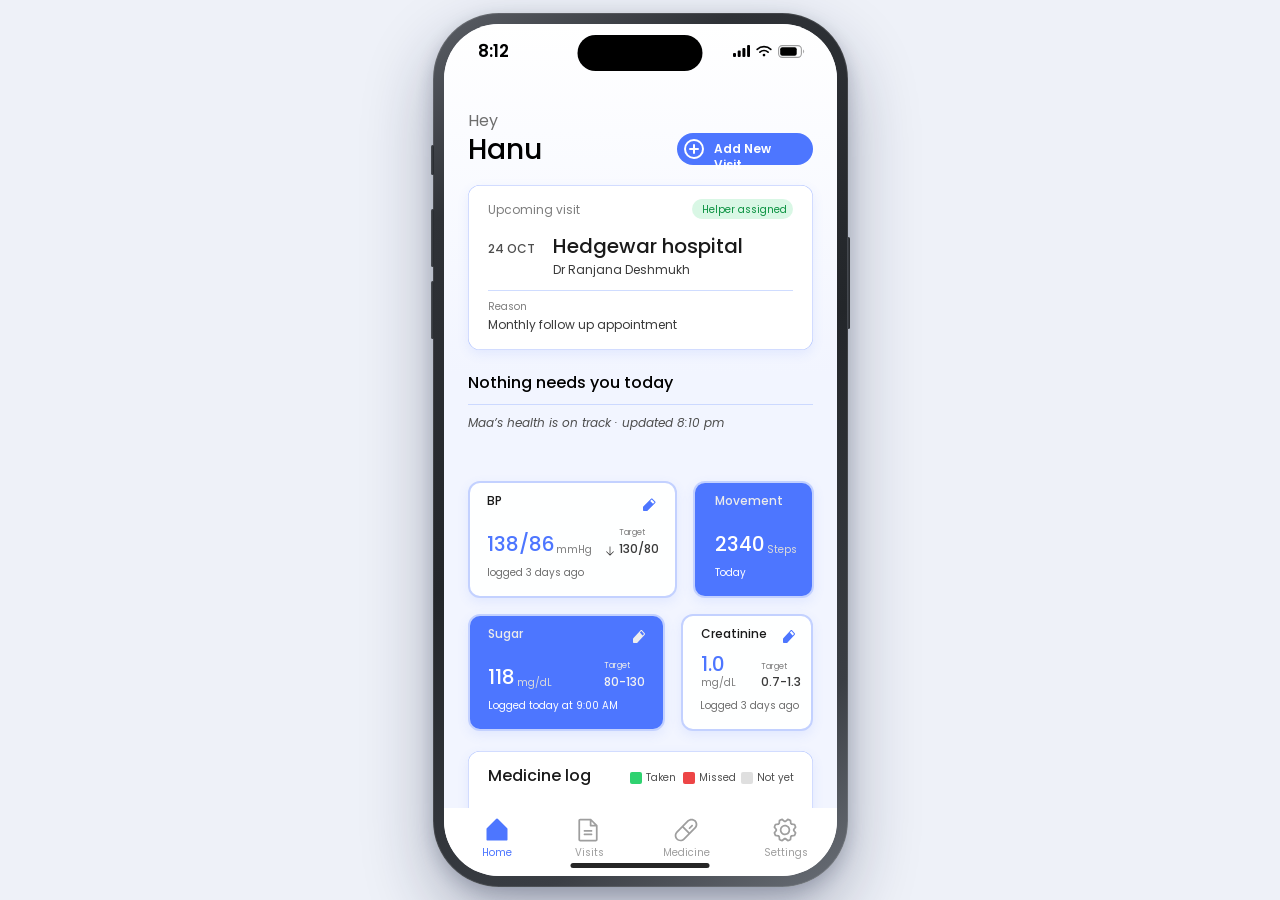
==== index.html @ f519c018 "Fit the prototype to the phone it is opened on Five screens are traced from Figma with absolutely po" ====
<!DOCTYPE html>
<html lang="en">
<head>
<meta charset="UTF-8" />
<meta name="viewport" content="width=device-width, initial-scale=1" />
<!-- Swaps the viewport to the design width on a portrait phone. Must run
     before first paint, so it is not deferred. -->
<script src="viewport.js"></script>
<title>Parent Health App — Home</title>
<link rel="preconnect" href="https://fonts.googleapis.com" />
<link rel="preconnect" href="https://fonts.gstatic.com" crossorigin />
<link href="https://fonts.googleapis.com/css2?family=Poppins:ital,wght@0,400;0,500;0,600;1,400&display=swap" rel="stylesheet" />
<link rel="stylesheet" href="home.css" />
</head>
<body>
  <!-- ── iPhone 16 device shell ───────────────────────────────
       Everything from here to the closing .device is chrome, not
       design: bezel, Dynamic Island, status bar, home indicator.
       The Figma frame itself is the .screen inside. -->
  <div class="device">
    <div class="device__btn device__btn--action"></div>
    <div class="device__btn device__btn--volup"></div>
    <div class="device__btn device__btn--voldown"></div>
    <div class="device__btn device__btn--power"></div>

    <div class="device__screen">

  <!-- iPhone 16 - 1 · 393 x 852 viewport.
       The Figma canvas runs to 996 to hold all the content, so
       everything above the tab bar lives in a scroller and keeps its
       exact frame coordinates. The tab bar is pinned to the viewport. -->
  <div class="screen" data-node-id="1:2">

   <div class="screen__scroll">
    <div class="screen__canvas">

    <!-- ── Greeting ─────────────────────────────────────────── -->
    <p class="greeting-hey" data-node-id="1:3">Hey</p>
    <h1 class="greeting-name" data-node-id="1:4">Hanu</h1>

    <!-- ── Add New Visit ────────────────────────────────────── -->
    <a class="btn-add-visit" href="add-visit.html" data-node-id="1:5">
      <img class="btn-add-visit__icon" src="assets/icon-add.svg" alt="" data-node-id="2:81" />
      <span class="btn-add-visit__label" data-node-id="1:11">Add New Visit</span>
    </a>

    <!-- ── Upcoming visit ───────────────────────────────────── -->
    <section class="card visit-card" data-node-id="1:9">
      <p class="visit-card__eyebrow" data-node-id="1:10">Upcoming visit</p>

      <div class="chip chip--helper" data-node-id="4:134">
        <span class="chip__label" data-node-id="4:133">Helper assigned</span>
      </div>

      <p class="visit-card__date" data-node-id="1:12">24 OCT</p>
      <p class="visit-card__place" data-node-id="1:13">Hedgewar hospital</p>
      <p class="visit-card__doctor" data-node-id="1:14">Dr Ranjana Deshmukh</p>

      <img class="visit-card__divider" src="assets/divider.svg" alt="" data-node-id="1:17" />

      <p class="visit-card__reason-label" data-node-id="1:15">Reason</p>
      <p class="visit-card__reason" data-node-id="1:16">Monthly follow up appointment</p>
    </section>

    <!-- ── Status ───────────────────────────────────────────── -->
    <p class="status__headline" data-node-id="4:656">Nothing needs you today</p>
    <img class="status__divider" src="assets/divider-status.svg" alt="" data-node-id="4:658" />
    <p class="status__sub" data-node-id="4:657">Maa&rsquo;s health is on track &middot; updated 8:10 pm</p>

    <!-- ── Vitals ───────────────────────────────────────────── -->
    <section class="card vital vital--bp" data-node-id="1:19">
      <p class="vital__title" data-node-id="2:2">BP</p>
      <p class="vital__reading" data-node-id="2:6">
        <span class="vital__value" data-node-id="2:3">138/86</span><span class="vital__unit" data-node-id="2:4">mmHg</span>
      </p>
      <p class="vital__meta" data-node-id="2:7">logged 3 days ago</p>
      <img class="vital__edit vital__edit--bp" src="assets/edit-bp.svg" alt="" data-node-id="4:651" />
      <p class="vital__target-label" data-node-id="4:662">Target</p>
      <p class="vital__target-value" data-node-id="4:660">130/80</p>
      <img class="vital__trend" src="assets/arrow-down.svg" alt="" data-node-id="4:663" />
    </section>

    <section class="card vital vital--movement is-filled" data-node-id="1:26">
      <p class="vital__title" data-node-id="2:8">Movement</p>
      <p class="vital__reading" data-node-id="2:10">
        <span class="vital__value" data-node-id="2:11">2340</span><span class="vital__unit" data-node-id="2:12">Steps</span>
      </p>
      <p class="vital__meta" data-node-id="2:9">Today</p>
    </section>

    <section class="card vital vital--sugar is-filled" data-node-id="1:27">
      <p class="vital__title" data-node-id="2:13">Sugar</p>
      <p class="vital__reading" data-node-id="2:15">
        <span class="vital__value" data-node-id="2:16">118</span><span class="vital__unit" data-node-id="2:17">mg/dL</span>
      </p>
      <p class="vital__meta" data-node-id="2:14">Logged today at 9:00 AM</p>
      <img class="vital__edit vital__edit--sugar" src="assets/edit-sugar.svg" alt="" data-node-id="4:654" />
      <p class="vital__target-label" data-node-id="4:668">Target</p>
      <p class="vital__target-value" data-node-id="4:669">80-130</p>
    </section>

    <section class="card vital vital--creatinine" data-node-id="1:28">
      <p class="vital__title" data-node-id="2:23">Creatinine</p>
      <p class="vital__reading" data-node-id="4:674">
        <span class="vital__value" data-node-id="2:26">1.0</span><span class="vital__unit" data-node-id="2:27">mg/dL</span>
      </p>
      <p class="vital__meta" data-node-id="2:24">Logged 3 days ago</p>
      <img class="vital__edit vital__edit--creatinine" src="assets/edit-creatine.svg" alt="" data-node-id="4:655" />
      <div class="vital__target" data-node-id="4:675">
        <span class="vital__target-label" data-node-id="4:672">Target</span>
        <span class="vital__target-value" data-node-id="4:673">0.7-1.3</span>
      </div>
    </section>

    <!-- ── Medicine log ─────────────────────────────────────── -->
    <section class="card medicine" data-node-id="2:29">
      <p class="medicine__title" data-node-id="2:30">Medicine log</p>

      <div class="legend legend--taken" data-node-id="4:126">
        <span class="legend__swatch" data-node-id="4:124"></span>
        <span class="legend__label" data-node-id="4:125">Taken</span>
      </div>
      <div class="legend legend--missed" data-node-id="4:127">
        <span class="legend__swatch" data-node-id="4:128"></span>
        <span class="legend__label" data-node-id="4:129">Missed</span>
      </div>
      <div class="legend legend--notyet" data-node-id="4:130">
        <span class="legend__swatch" data-node-id="4:131"></span>
        <span class="legend__label" data-node-id="4:132">Not yet</span>
      </div>

      <div class="medicine__pills" data-node-id="2:119">
        <img class="medicine__pill" src="assets/pill-mon.svg"   alt="" data-node-id="2:93"  />
        <img class="medicine__pill" src="assets/pill-tue.svg"   alt="" data-node-id="2:95"  />
        <img class="medicine__pill" src="assets/pill-wed.svg"   alt="" data-node-id="2:99"  />
        <img class="medicine__pill" src="assets/pill-thu.svg"   alt="" data-node-id="2:103" />
        <img class="medicine__pill" src="assets/pill-empty.svg" alt="" data-node-id="2:107" />
        <img class="medicine__pill" src="assets/pill-empty.svg" alt="" data-node-id="2:111" />
        <img class="medicine__pill" src="assets/pill-empty.svg" alt="" data-node-id="2:115" />
      </div>

      <p class="medicine__meal medicine__meal--d" data-node-id="2:123">D</p>
      <p class="medicine__meal medicine__meal--l" data-node-id="2:122">L</p>
      <p class="medicine__meal medicine__meal--b" data-node-id="2:121">B</p>

      <div class="medicine__days" data-node-id="2:120">
        <span class="medicine__day medicine__day--mon" data-node-id="2:67">Mon</span>
        <span class="medicine__day medicine__day--tue" data-node-id="2:68">Tue</span>
        <span class="medicine__day medicine__day--wed" data-node-id="2:69">Wed</span>
        <span class="medicine__day medicine__day--thu" data-node-id="2:70">Thu</span>
        <span class="medicine__day medicine__day--fri is-upcoming" data-node-id="2:71">Fri</span>
        <span class="medicine__day medicine__day--sat is-upcoming" data-node-id="2:72">Sat</span>
        <span class="medicine__day medicine__day--sun is-upcoming" data-node-id="2:73">Sun</span>
      </div>
    </section>

    </div><!-- /.screen__canvas -->
   </div><!-- /.screen__scroll -->

    <!-- ── Tab bar ──────────────────────────────────────────────
         Component "Navigation bar Home selected" (4:759) — four tabs,
         Phosphor icons. Replaces the three-tab Material bar that is
         still sitting in frame 1:2. -->
    <nav class="tabbar" data-node-id="4:759">
      <a class="tabbar__item tabbar__item--home is-active" href="#" data-node-id="4:751">
        <img class="tabbar__icon" src="assets/nav2-home.svg" alt="" />
        <span class="tabbar__label" data-node-id="4:760">Home</span>
      </a>
      <a class="tabbar__item tabbar__item--visits" href="visits.html" data-node-id="4:766">
        <img class="tabbar__icon" src="assets/nav2-visits.svg" alt="" />
        <span class="tabbar__label" data-node-id="4:761">Visits</span>
      </a>
      <a class="tabbar__item tabbar__item--medicine" href="medicine.html" data-node-id="4:800">
        <img class="tabbar__icon" src="assets/nav2-medicine.svg" alt="" />
        <span class="tabbar__label" data-node-id="4:763">Medicine</span>
      </a>
      <a class="tabbar__item tabbar__item--settings" href="settings.html" data-node-id="4:768">
        <img class="tabbar__icon" src="assets/nav2-settings.svg" alt="" />
        <span class="tabbar__label" data-node-id="4:762">Settings</span>
      </a>
    </nav>

  </div><!-- /.screen -->

      <!-- ── iOS chrome, drawn over the frame ───────────────── -->
      <div class="statusbar" aria-hidden="true">
        <span class="statusbar__time">8:12</span>
        <span class="statusbar__icons">
          <svg class="statusbar__icon" viewBox="0 0 17 12" fill="currentColor">
            <rect x="0"    y="8"   width="3" height="4"  rx="1" />
            <rect x="4.7"  y="5.5" width="3" height="6.5" rx="1" />
            <rect x="9.4"  y="3"   width="3" height="9"  rx="1" />
            <rect x="14.1" y="0"   width="3" height="12" rx="1" />
          </svg>
          <svg class="statusbar__icon" viewBox="0 0 16 12">
            <g fill="none" stroke="currentColor" stroke-width="1.7" stroke-linecap="round">
              <path d="M1.2 4.3a10 10 0 0 1 13.6 0" />
              <path d="M3.9 7.1a6.4 6.4 0 0 1 8.2 0" />
            </g>
            <circle cx="8" cy="10.1" r="1.35" fill="currentColor" />
          </svg>
          <svg class="statusbar__icon statusbar__icon--battery" viewBox="0 0 27 13">
            <rect x="0.6" y="0.6" width="22.8" height="11.8" rx="3.6"
                  fill="none" stroke="currentColor" stroke-opacity="0.38" stroke-width="1.1" />
            <rect x="2.2" y="2.2" width="16.5" height="8.6" rx="2.1" fill="currentColor" />
            <path d="M25.2 4.6v3.8a2.4 2.4 0 0 0 0-3.8z" fill="currentColor" fill-opacity="0.4" />
          </svg>
        </span>
      </div>

      <div class="island" aria-hidden="true"></div>
      <div class="homebar" aria-hidden="true"></div>

    </div><!-- /.device__screen -->
  </div><!-- /.device -->
<script src="app.js"></script>
<script src="home.js"></script>
</body>
</html>
---- home.css ----
/* ============================================================
   Home screen — "iPhone 16 - 1" (1:2)
   Device shell, iOS chrome, scroller and tab bar live in
   shell.css, shared with every other screen.
   ============================================================ */

@import url("shell.css");

/* ---- Greeting --------------------------------------------- */
.greeting-hey {
  position: absolute;
  left: 24px;
  top: 86px;
  width: 38px;
  height: 22px;
  font-size: 16px;
  line-height: 22px;
  color: var(--text-500);
}

.greeting-name {
  position: absolute;
  left: 24px;
  top: 110px;
  width: 84px;
  height: 31px;
  font-size: 28px;
  font-weight: 500;
  line-height: 31px;
  color: #000000;
}

/* ---- Add New Visit ---------------------------------------- */
.btn-add-visit {
  position: absolute;
  left: 233px;
  top: 109px;
  width: 136px;
  height: 32px;
  padding: 0;
  border: 0;
  border-radius: var(--radius-pill);
  background: var(--blue);
  font-family: inherit;
  cursor: pointer;
  transition: filter 0.15s ease, transform 0.15s ease;
}

.btn-add-visit:hover  { filter: brightness(1.06); }
.btn-add-visit:active { transform: scale(0.98); }

/* 18x18 node; the exported SVG carries a 1px stroke overhang each
   side, so it renders 20x20 offset by -1. */
.btn-add-visit__icon {
  position: absolute;
  left: 7px;
  top: 6px;
  width: 20px;
  height: 20px;
  display: block;
}

.btn-add-visit__label {
  position: absolute;
  left: 37px;
  top: 8px;
  width: 84px;
  height: 16px;
  font-size: 12px;
  font-weight: 600;
  line-height: 16px;
  color: #ffffff;
  text-align: left;
}

/* ---- Upcoming visit card ---------------------------------- */
.visit-card,
.medicine { box-shadow: inset 0 0 0 0.5px var(--hairline), var(--card-shadow); }

.visit-card {
  left: 24px;
  top: 161px;
  width: 345px;
  height: 165px;
}


/* Leading model — every text node in this card reports `leading: normal`
   in Figma, and the designer then dragged the BOX shorter than the line
   it holds: a 12px line whose natural box is 18px is drawn 13px tall.
   Figma top-aligns text in a fixed box, so the first baseline sits one
   ascent below `top` and the glyphs simply overhang the bottom edge.

   Setting line-height to the box height instead — which is what these
   rules used to do — makes CSS distribute NEGATIVE half-leading and
   vertically centre the glyphs, lifting each line by a different amount
   depending on its font size. That is precisely what pulled "24 OCT"
   out of line with "Hedgewar hospital": the 20px line rose 3px, the
   12px line only 1.5px, so the date ended up hanging 1.5px low. With
   `normal` both baselines land on 68, exactly as drawn.

   The `height` declarations below are kept: they are the Figma box, and
   they still describe the node even though the text overhangs them. */
.visit-card__eyebrow {
  position: absolute;
  left: 20px;
  top: 16px;
  width: 92px;
  height: 16px;
  font-size: 12px;
  line-height: normal;
  color: var(--text-400);
}

/* Helper assigned — 101 x 20, content 81 + 10px padding each side */
.chip {
  position: absolute;
  display: flex;
  align-items: center;
  justify-content: center;
  height: 20px;
  padding: 0 10px;
  border-radius: var(--radius-chip);
}

.chip--helper {
  left: 224px;
  top: 14px;
  background: var(--chip-helper-bg);
}

.chip__label {
  width: 81px;
  font-size: 10px;
  line-height: 15px;
  color: var(--chip-helper-ink);
  white-space: nowrap;
}

.visit-card__date {
  position: absolute;
  left: 20px;
  top: 55px;
  width: 43px;
  height: 13px;
  font-size: 12px;
  font-weight: 500;
  line-height: normal;
  color: var(--text-600);
}

.visit-card__place {
  position: absolute;
  left: 85px;
  top: 46px;
  width: 198px;
  height: 22px;
  font-size: 20px;
  font-weight: 500;
  line-height: normal;
  color: var(--text-900);
}

.visit-card__doctor {
  position: absolute;
  left: 85px;
  top: 76px;
  width: 141px;
  height: 13px;
  font-size: 12px;
  line-height: normal;
  color: var(--text-700);
}

.visit-card__divider {
  position: absolute;
  left: 20px;
  top: 105px;
  width: 305px;
  height: 0.5px;
  display: block;
}

.visit-card__reason-label {
  position: absolute;
  left: 20px;
  top: 114px;
  width: 45px;
  height: 11px;
  font-size: 10px;
  line-height: normal;
  color: var(--text-400);
}

.visit-card__reason {
  position: absolute;
  left: 20px;
  top: 131px;
  width: 191px;
  height: 15px;
  font-size: 12px;
  line-height: normal;
  color: var(--text-700);
}

/* ---- Status line -----------------------------------------
   Sits between the visit card and the vitals. The sub-line is the
   one italic in the file — Poppins Italic, so the font request now
   asks for the ital axis. */
.status__headline {
  position: absolute;
  left: 24px;
  top: 350px;
  width: 206px;
  height: 18px;
  font-size: 16px;
  font-weight: 500;
  line-height: 18px;
  color: #000000;
}

.status__divider {
  position: absolute;
  left: 24px;
  top: 380px;
  width: 345px;
  height: 0.5px;
  display: block;
}

.status__sub {
  position: absolute;
  left: 24px;
  top: 392px;
  width: 254px;
  height: 14px;
  font-size: 12px;
  font-style: italic;
  line-height: 14px;
  color: var(--text-600);
}

/* ---- Vitals ------------------------------------------------ */
.vital {
  background: var(--surface-vital);
  border: 2px solid var(--blue-border);
}

.vital--bp         { left: 24px;  top: 457px; width: 209px; height: 117px; }
.vital--movement   { left: 249px; top: 457px; width: 121px; height: 117px; }
.vital--sugar      { left: 24px;  top: 590px; width: 197px; height: 117px; }
.vital--creatinine { left: 237px; top: 590px; width: 132px; height: 117px; }

/* Movement and Sugar are filled with the brand blue; their text
   inverts to the on-blue ramp. */
.vital.is-filled { background: var(--blue); }

.vital__title {
  position: absolute;
  left: 18px;
  top: 10px;
  height: 16px;
  font-size: 12px;
  font-weight: 500;
  line-height: 16px;
  color: var(--text-900);
}

.vital__reading {
  position: absolute;
  left: 18px;
  top: 50px;
  display: flex;
  align-items: flex-end;
  gap: 2px;
}

.vital__value {
  font-size: 20px;
  font-weight: 500;
  line-height: 22px;
  color: var(--blue);
}

.vital__unit {
  font-size: 10px;
  line-height: 11px;
  color: var(--text-400);
}

.vital__meta {
  position: absolute;
  left: 18px;
  top: 84px;
  height: 11px;
  font-size: 10px;
  line-height: 11px;
  color: var(--text-500);
}

.vital.is-filled .vital__title { color: var(--on-blue-title); }
.vital.is-filled .vital__value { color: var(--on-blue-value); }
.vital.is-filled .vital__unit  { color: var(--on-blue-unit); }
.vital.is-filled .vital__meta  { color: var(--on-blue-value); }

/* Per-card offsets, exactly as measured in Figma */
.vital--bp .vital__title,
.vital--bp .vital__reading,
.vital--bp .vital__meta         { left: 17px; }
.vital--bp .vital__reading      { gap: 1px; }
.vital--movement .vital__title,
.vital--movement .vital__reading,
.vital--movement .vital__meta   { left: 20px; }
.vital--creatinine .vital__meta { left: 17px; }

/* Creatinine stacks its unit under the value instead of beside it */
.vital--creatinine .vital__reading {
  top: 37px;
  flex-direction: column;
  align-items: flex-start;
  gap: 2px;
  width: 40px;
}
.vital--creatinine .vital__value { width: 40px; }
.vital--creatinine .vital__unit  { width: 40px; }

.vital__edit { position: absolute; display: block; }
.vital__edit--bp         { left: 171px; top: 14px; width: 16px;   height: 16px; }
.vital__edit--sugar      { left: 163px; top: 14px; width: 12.5px; height: 12.5px; }
.vital__edit--creatinine { left: 100px; top: 14px; width: 12.5px; height: 12.5px; }

/* ---- Target readout ----------------------------------------
   The reference range each reading is measured against. On the
   two filled cards it inverts to the on-blue ramp. */
.vital__target-label {
  position: absolute;
  height: 9px;
  font-size: 8px;
  line-height: 9px;
  color: var(--text-400);
  white-space: nowrap;      /* these are spans on the Creatinine card,
                               so they miss the .screen p nowrap rule */
}

.vital__target-value {
  position: absolute;
  height: 13px;
  font-size: 12px;
  font-weight: 500;
  line-height: 13px;
  color: var(--text-700);
  white-space: nowrap;
}

.vital--bp .vital__target-label { left: 149px; top: 45px; width: 36px; }
.vital--bp .vital__target-value { left: 149px; top: 59px; width: 38px; }

.vital--sugar .vital__target-label { left: 134px; top: 45px; width: 36px; color: var(--on-blue-title); }
.vital--sugar .vital__target-value { left: 134px; top: 59px; width: 41px; color: #f2f2f2; }

/* Creatinine groups its two lines, so they position as one stack */
.vital__target {
  position: absolute;
  left: 78px;
  top: 46px;
  width: 38px;
  display: flex;
  flex-direction: column;
  align-items: flex-start;
  gap: 4px;
}
.vital__target .vital__target-label,
.vital__target .vital__target-value { position: relative; left: auto; top: auto; width: 38px; }

/* Trend arrow — BP only */
.vital__trend {
  position: absolute;
  left: 134px;
  top: 62px;
  width: 12px;
  height: 12px;
  display: block;
}

/* ---- Medicine log ----------------------------------------- */
.medicine {
  left: 24px;
  top: 727px;
  width: 345px;
  height: 152px;
}

.medicine__title {
  position: absolute;
  left: 20px;
  top: 16px;
  width: 106px;
  height: 18px;
  font-size: 16px;
  font-weight: 500;
  line-height: 18px;
  color: var(--text-900);
}

.legend {
  position: absolute;
  top: 20px;
  display: flex;
  align-items: center;
  gap: 4px;
}

.legend--taken  { left: 162px; width: 45px; }
.legend--missed { left: 215px; width: 50px; }
.legend--notyet { left: 273px; width: 52px; }

.legend__swatch {
  width: 12px;
  height: 12px;
  border-radius: 2px;
  flex: 0 0 auto;
}
.legend--taken  .legend__swatch { background: var(--dose-taken); }
.legend--missed .legend__swatch { background: var(--dose-missed); }
.legend--notyet .legend__swatch { background: var(--dose-upcoming); }

.legend__label {
  height: 14px;
  font-size: 10px;
  line-height: 14px;
  color: var(--text-600);
  white-space: nowrap;
}
.legend--taken  .legend__label { width: 36px; }
.legend--missed .legend__label { width: 42px; }
.legend--notyet .legend__label { width: 44px; }

.medicine__meal {
  position: absolute;
  left: 22px;
  width: 9px;
  height: 16px;
  font-size: 10px;
  line-height: 16px;
  color: var(--text-600);
}

.medicine__meal--d { top: 64px; }
.medicine__meal--l { top: 80px; }
.medicine__meal--b { top: 96px; }

.medicine__pills {
  position: absolute;
  left: 36px;
  top: 64px;
  display: flex;
  align-items: center;
  gap: 12px;
}

.medicine__pill {
  display: block;
  width: 30px;
  height: 45px;
  flex-shrink: 0;
}

.medicine__day {
  position: absolute;
  top: 117px;
  height: 16px;
  font-size: 12px;
  line-height: 16px;
  color: var(--text-600);
}

.medicine__day.is-upcoming { color: var(--text-200); }

.medicine__day--mon { left: 38px;  width: 26px; }
.medicine__day--tue { left: 81px;  width: 23px; }
.medicine__day--wed { left: 121px; width: 28px; }
.medicine__day--thu { left: 166px; width: 22px; }
.medicine__day--fri { left: 210px; width: 15px; }
.medicine__day--sat { left: 250px; width: 20px; }
.medicine__day--sun { left: 291px; width: 23px; }


/* The Add New Visit pill is a link now, not a button. */
a.btn-add-visit { display: block; text-decoration: none; }
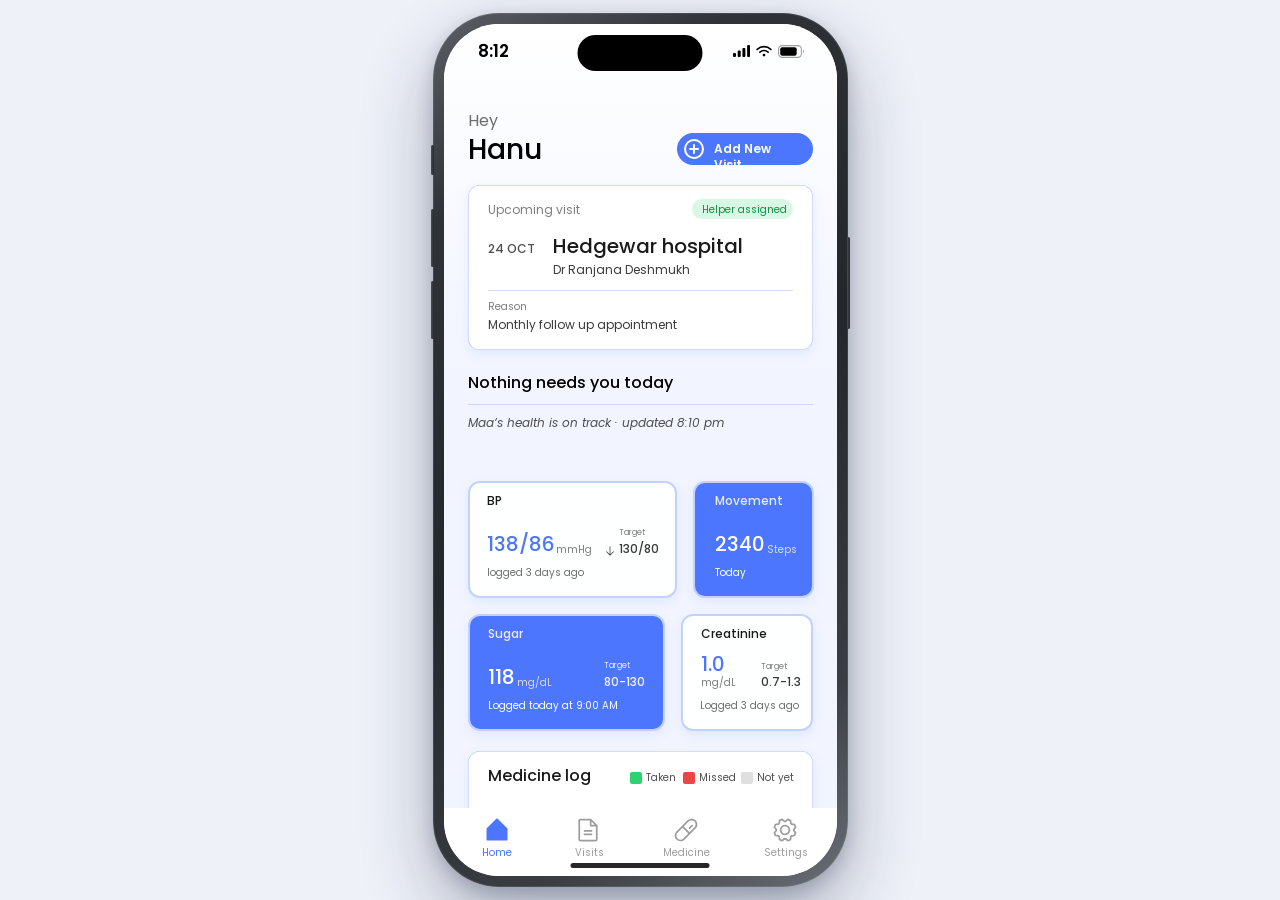
==== commit b313feb1: "Remove the pencil edit icons from Home's vital cards The BP, Sugar and Creatinine cards each carried" ====
--- a/index.html
+++ b/index.html
@@ -74,7 +74,6 @@
         <span class="vital__value" data-node-id="2:3">138/86</span><span class="vital__unit" data-node-id="2:4">mmHg</span>
       </p>
       <p class="vital__meta" data-node-id="2:7">logged 3 days ago</p>
-      <img class="vital__edit vital__edit--bp" src="assets/edit-bp.svg" alt="" data-node-id="4:651" />
       <p class="vital__target-label" data-node-id="4:662">Target</p>
       <p class="vital__target-value" data-node-id="4:660">130/80</p>
       <img class="vital__trend" src="assets/arrow-down.svg" alt="" data-node-id="4:663" />
@@ -94,7 +93,6 @@
         <span class="vital__value" data-node-id="2:16">118</span><span class="vital__unit" data-node-id="2:17">mg/dL</span>
       </p>
       <p class="vital__meta" data-node-id="2:14">Logged today at 9:00 AM</p>
-      <img class="vital__edit vital__edit--sugar" src="assets/edit-sugar.svg" alt="" data-node-id="4:654" />
       <p class="vital__target-label" data-node-id="4:668">Target</p>
       <p class="vital__target-value" data-node-id="4:669">80-130</p>
     </section>
@@ -105,7 +103,6 @@
         <span class="vital__value" data-node-id="2:26">1.0</span><span class="vital__unit" data-node-id="2:27">mg/dL</span>
       </p>
       <p class="vital__meta" data-node-id="2:24">Logged 3 days ago</p>
-      <img class="vital__edit vital__edit--creatinine" src="assets/edit-creatine.svg" alt="" data-node-id="4:655" />
       <div class="vital__target" data-node-id="4:675">
         <span class="vital__target-label" data-node-id="4:672">Target</span>
         <span class="vital__target-value" data-node-id="4:673">0.7-1.3</span>
--- a/home.css
+++ b/home.css
@@ -324,10 +324,10 @@
 .vital--creatinine .vital__value { width: 40px; }
 .vital--creatinine .vital__unit  { width: 40px; }
 
-.vital__edit { position: absolute; display: block; }
-.vital__edit--bp         { left: 171px; top: 14px; width: 16px;   height: 16px; }
-.vital__edit--sugar      { left: 163px; top: 14px; width: 12.5px; height: 12.5px; }
-.vital__edit--creatinine { left: 100px; top: 14px; width: 12.5px; height: 12.5px; }
+/* The pencil edit icons that sat at the top-right of BP, Sugar and
+   Creatinine (Figma 4:651 / 4:654 / 4:655) were removed on request.
+   They were never wired to anything — tapping one did nothing — so the
+   cards now make no promise of editing they can't keep. */
 
 /* ---- Target readout ----------------------------------------
    The reference range each reading is measured against. On the
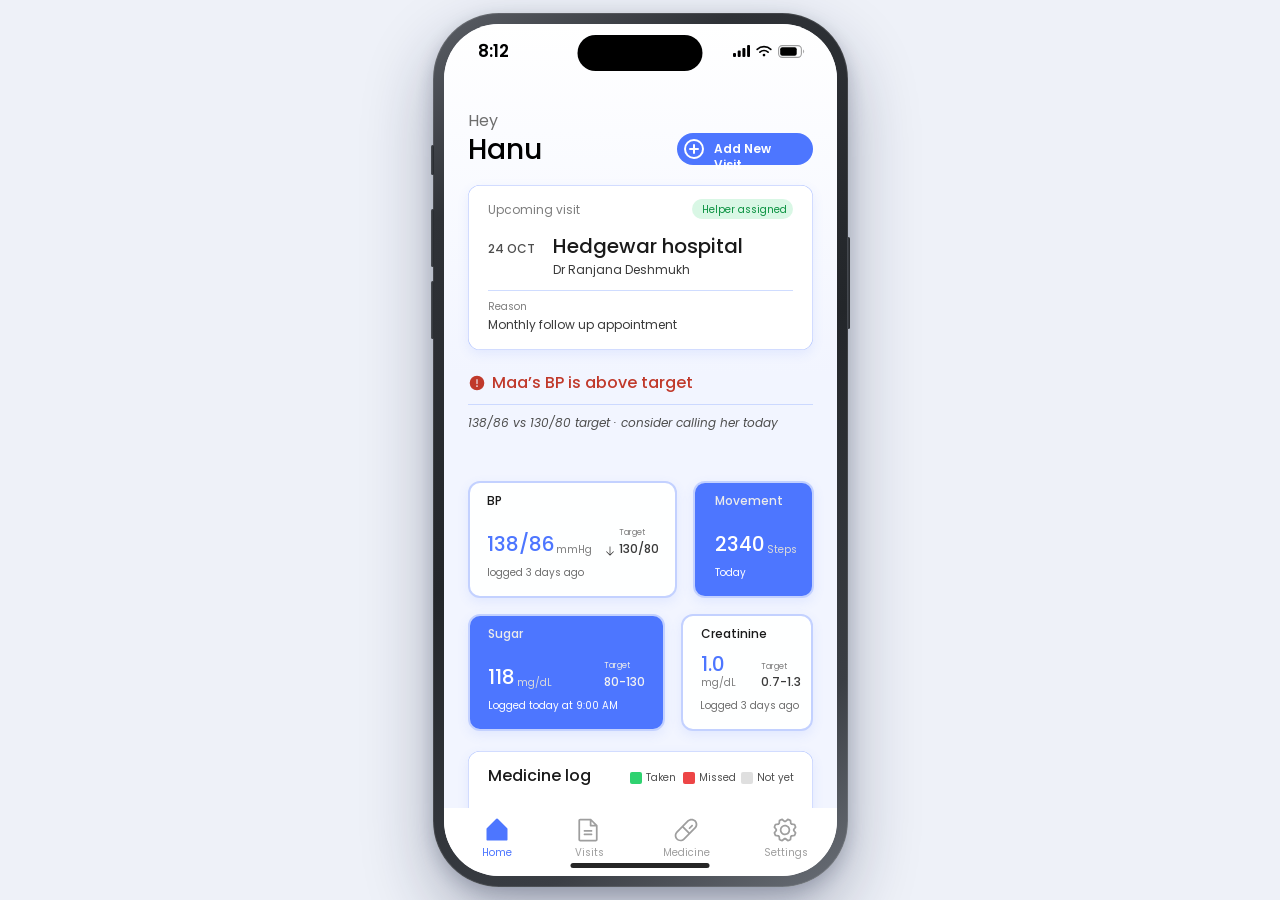
==== commit 60950232: "Flag Maa's above-target BP on Home instead of the all-clear Home said "Nothing needs you today" whil" ====
--- a/index.html
+++ b/index.html
@@ -63,9 +63,10 @@
     </section>
 
     <!-- ── Status ───────────────────────────────────────────── -->
-    <p class="status__headline" data-node-id="4:656">Nothing needs you today</p>
+    <svg class="status__icon" viewBox="0 0 256 256" aria-hidden="true"><path d="M128,24A104,104,0,1,0,232,128,104.11,104.11,0,0,0,128,24Zm-8,56a8,8,0,0,1,16,0v56a8,8,0,0,1-16,0Zm8,104a12,12,0,1,1,12-12A12,12,0,0,1,128,184Z"/></svg>
+    <p class="status__headline status__headline--alert" data-node-id="4:656">Maa&rsquo;s BP is above target</p>
     <img class="status__divider" src="assets/divider-status.svg" alt="" data-node-id="4:658" />
-    <p class="status__sub" data-node-id="4:657">Maa&rsquo;s health is on track &middot; updated 8:10 pm</p>
+    <p class="status__sub status__sub--alert" data-node-id="4:657">138/86 vs 130/80 target &middot; consider calling her today</p>
 
     <!-- ── Vitals ───────────────────────────────────────────── -->
     <section class="card vital vital--bp" data-node-id="1:19">
--- a/home.css
+++ b/home.css
@@ -240,6 +240,26 @@
   color: var(--text-600);
 }
 
+/* BP over target replaces the all-clear line. The icon takes the 24px
+   gutter slot and the headline shifts right by its width + 6. #c0392b is
+   the same accessible red as the Delete control (4.6:1 on #f2f5ff). */
+.status__icon {
+  position: absolute;
+  left: 24px;
+  top: 350px;
+  width: 18px;
+  height: 18px;
+  fill: #c0392b;
+}
+
+.status__sub--alert { width: 345px; }
+
+.status__headline--alert {
+  left: 48px;
+  width: 321px;
+  color: #c0392b;
+}
+
 /* ---- Vitals ------------------------------------------------ */
 .vital {
   background: var(--surface-vital);
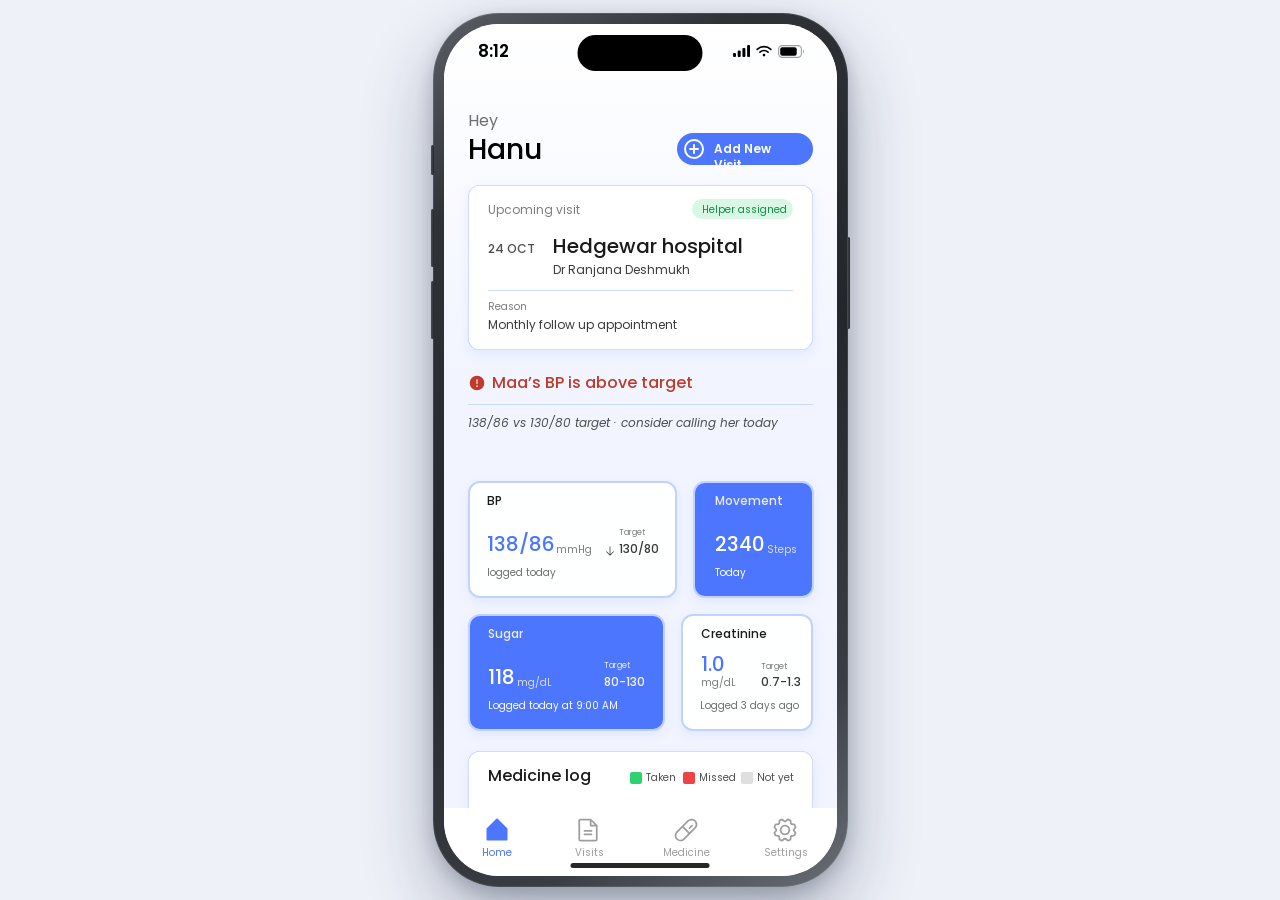
==== commit ad2f6cf3: "Show Home's BP reading as logged today The new above-target alert asks the user to call Maa today, w" ====
--- a/index.html
+++ b/index.html
@@ -74,7 +74,7 @@
       <p class="vital__reading" data-node-id="2:6">
         <span class="vital__value" data-node-id="2:3">138/86</span><span class="vital__unit" data-node-id="2:4">mmHg</span>
       </p>
-      <p class="vital__meta" data-node-id="2:7">logged 3 days ago</p>
+      <p class="vital__meta" data-node-id="2:7">logged today</p>
       <p class="vital__target-label" data-node-id="4:662">Target</p>
       <p class="vital__target-value" data-node-id="4:660">130/80</p>
       <img class="vital__trend" src="assets/arrow-down.svg" alt="" data-node-id="4:663" />
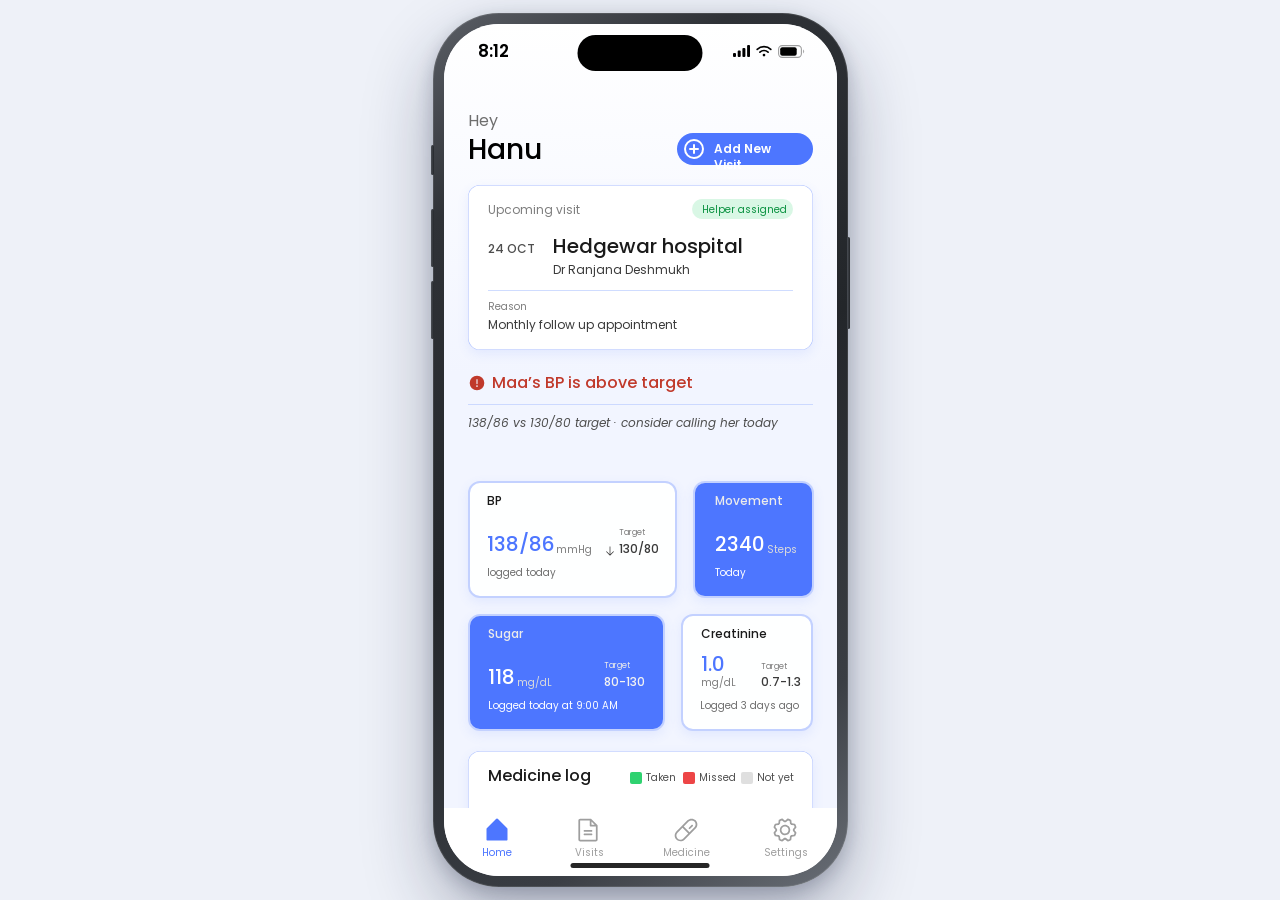
==== commit 9907d4f1: "Add a visit-in-progress state to the 24 OCT visit From the day before, upcoming-visit.html?id=seed-1" ====
--- a/index.html
+++ b/index.html
@@ -60,6 +60,10 @@
 
       <p class="visit-card__reason-label" data-node-id="1:15">Reason</p>
       <p class="visit-card__reason" data-node-id="1:16">Monthly follow up appointment</p>
+
+      <!-- Stretched over the whole card, so the card opens its visit
+           without changing any of the drawn geometry. -->
+      <a class="visit-card__link" href="upcoming-visit.html?id=seed-1" aria-label="Open upcoming visit: 24 OCT, Hedgewar hospital"></a>
     </section>
 
     <!-- ── Status ───────────────────────────────────────────── -->
--- a/home.css
+++ b/home.css
@@ -137,6 +137,21 @@
   white-space: nowrap;
 }
 
+/* While the 24 OCT visit is under way the chip names the stage instead
+   ("With doctor"). Those labels vary in length, so it anchors to the
+   card's right edge (345 - 325 = 20) rather than to x 224. Blue while
+   things are moving (5.9:1), red when something needs Hanu (5.7:1). */
+.chip--live { left: auto; right: 20px; background: #e8eeff; }
+.chip--live .chip__label { width: auto; color: #2c4fc7; }
+.chip--live.is-settled { background: #e6f9ee; }
+.chip--live.is-settled .chip__label { color: #0a5c2c; }
+.chip--live.is-issue { background: #fdeceb; }
+.chip--live.is-issue .chip__label { color: #b3261e; }
+
+.visit-card__link { position: absolute; inset: 0; z-index: 1; border-radius: inherit; }
+.visit-card__link:focus-visible { outline: 2px solid #0462d3; outline-offset: -2px; }
+.visit-card:has(.visit-card__link:active) { transform: scale(0.99); }
+
 .visit-card__date {
   position: absolute;
   left: 20px;
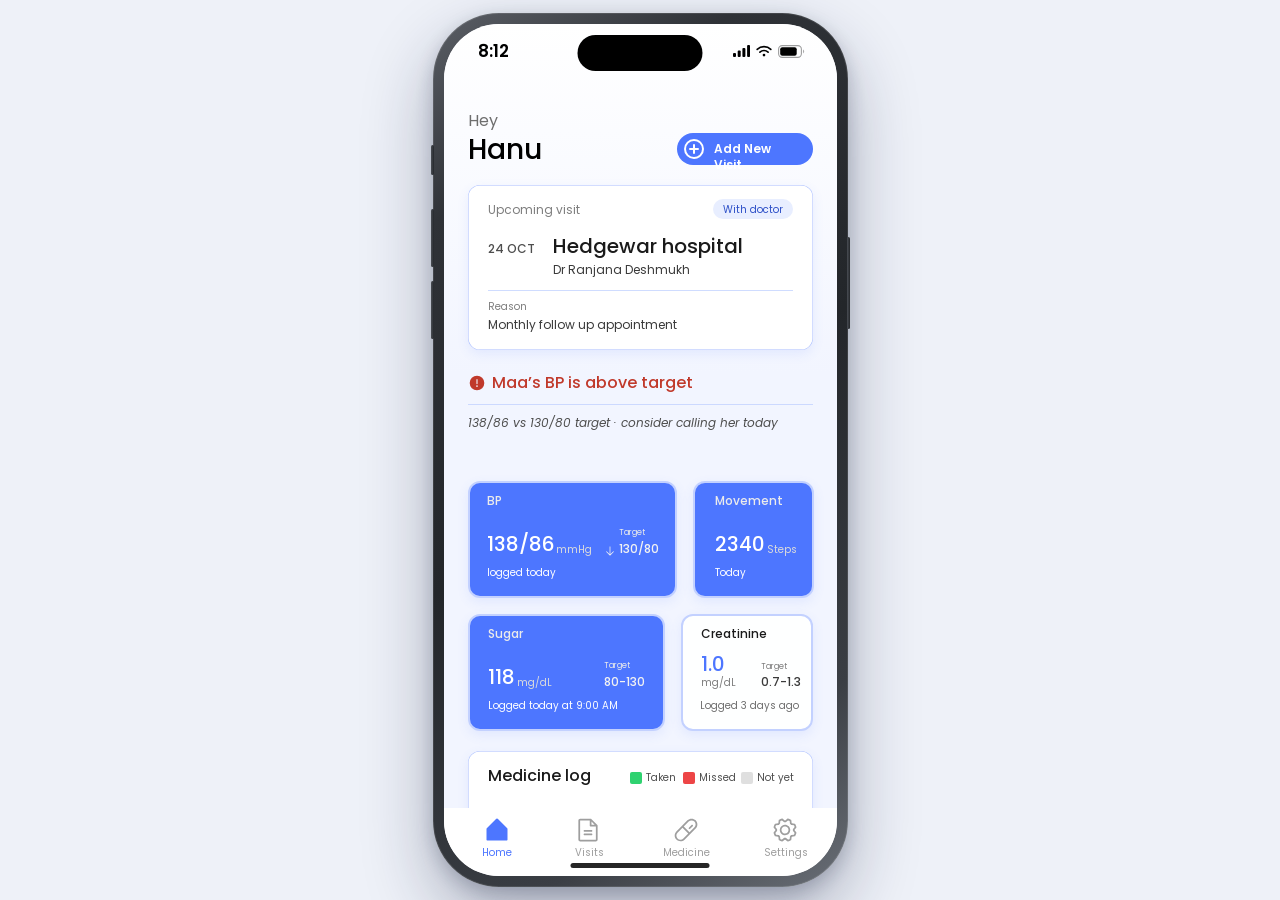
==== commit 88635f91: "Fill Home's BP card blue, like Movement and Sugar BP joins the filled cards: brand-blue ground, text" ====
--- a/index.html
+++ b/index.html
@@ -73,7 +73,7 @@
     <p class="status__sub status__sub--alert" data-node-id="4:657">138/86 vs 130/80 target &middot; consider calling her today</p>
 
     <!-- ── Vitals ───────────────────────────────────────────── -->
-    <section class="card vital vital--bp" data-node-id="1:19">
+    <section class="card vital vital--bp is-filled" data-node-id="1:19">
       <p class="vital__title" data-node-id="2:2">BP</p>
       <p class="vital__reading" data-node-id="2:6">
         <span class="vital__value" data-node-id="2:3">138/86</span><span class="vital__unit" data-node-id="2:4">mmHg</span>
--- a/home.css
+++ b/home.css
@@ -286,8 +286,8 @@
 .vital--sugar      { left: 24px;  top: 590px; width: 197px; height: 117px; }
 .vital--creatinine { left: 237px; top: 590px; width: 132px; height: 117px; }
 
-/* Movement and Sugar are filled with the brand blue; their text
-   inverts to the on-blue ramp. */
+/* BP, Movement and Sugar are filled with the brand blue; their text
+   inverts to the on-blue ramp. Creatinine stays white. */
 .vital.is-filled { background: var(--blue); }
 
 .vital__title {
@@ -387,8 +387,8 @@
   white-space: nowrap;
 }
 
-.vital--bp .vital__target-label { left: 149px; top: 45px; width: 36px; }
-.vital--bp .vital__target-value { left: 149px; top: 59px; width: 38px; }
+.vital--bp .vital__target-label { left: 149px; top: 45px; width: 36px; color: var(--on-blue-title); }
+.vital--bp .vital__target-value { left: 149px; top: 59px; width: 38px; color: #f2f2f2; }
 
 .vital--sugar .vital__target-label { left: 134px; top: 45px; width: 36px; color: var(--on-blue-title); }
 .vital--sugar .vital__target-value { left: 134px; top: 59px; width: 41px; color: #f2f2f2; }
@@ -407,7 +407,8 @@
 .vital__target .vital__target-label,
 .vital__target .vital__target-value { position: relative; left: auto; top: auto; width: 38px; }
 
-/* Trend arrow — BP only */
+/* Trend arrow — BP only. The SVG is drawn in #3a3a3a; on the filled
+   card it is turned white to match the target value beside it. */
 .vital__trend {
   position: absolute;
   left: 134px;
@@ -416,6 +417,7 @@
   height: 12px;
   display: block;
 }
+.vital.is-filled .vital__trend { filter: brightness(0) invert(0.95); }
 
 /* ---- Medicine log ----------------------------------------- */
 .medicine {
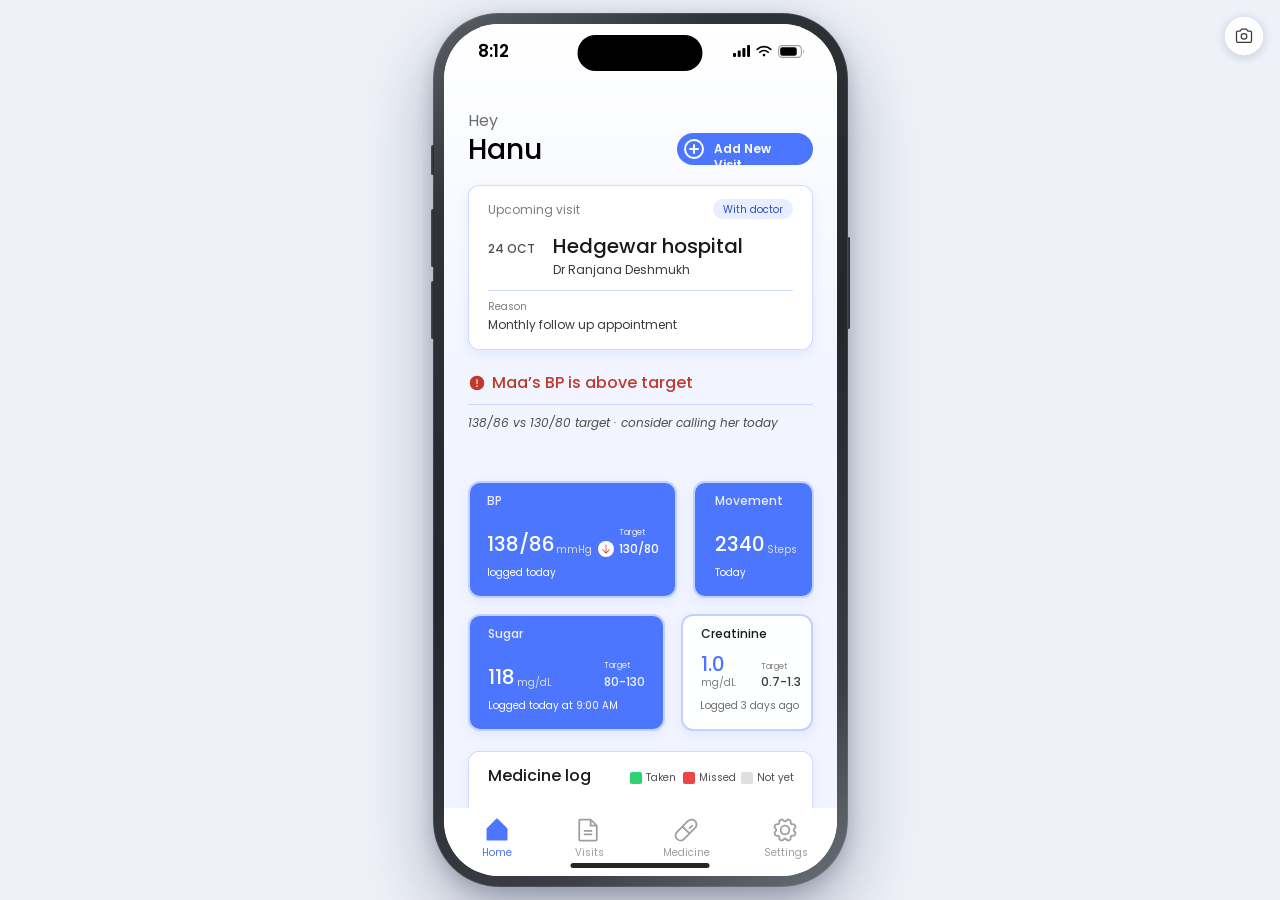
==== commit 88886255: "Add a screenshot button that saves the framed phone as a PNG A camera button in the page corner, out" ====
--- a/index.html
+++ b/index.html
@@ -9,7 +9,7 @@
 <title>Parent Health App — Home</title>
 <link rel="preconnect" href="https://fonts.googleapis.com" />
 <link rel="preconnect" href="https://fonts.gstatic.com" crossorigin />
-<link href="https://fonts.googleapis.com/css2?family=Poppins:ital,wght@0,400;0,500;0,600;1,400&display=swap" rel="stylesheet" />
+<link href="https://fonts.googleapis.com/css2?family=Poppins:ital,wght@0,400;0,500;0,600;1,400&display=swap" rel="stylesheet" crossorigin="anonymous" />
 <link rel="stylesheet" href="home.css" />
 </head>
 <body>
@@ -217,5 +217,7 @@
   </div><!-- /.device -->
 <script src="app.js"></script>
 <script src="home.js"></script>
+<!-- Screenshot button: a presenter tool, not part of the design. -->
+<script src="snap.js" defer></script>
 </body>
 </html>
--- a/home.css
+++ b/home.css
@@ -388,7 +388,7 @@
 }
 
 .vital--bp .vital__target-label { left: 149px; top: 45px; width: 36px; color: var(--on-blue-title); }
-.vital--bp .vital__target-value { left: 149px; top: 59px; width: 38px; color: #f2f2f2; }
+.vital--bp .vital__target-value { left: 149px; top: 59px; width: 38px; color: #ffffff; }
 
 .vital--sugar .vital__target-label { left: 134px; top: 45px; width: 36px; color: var(--on-blue-title); }
 .vital--sugar .vital__target-value { left: 134px; top: 59px; width: 41px; color: #f2f2f2; }
@@ -407,17 +407,26 @@
 .vital__target .vital__target-label,
 .vital__target .vital__target-value { position: relative; left: auto; top: auto; width: 38px; }
 
-/* Trend arrow — BP only. The SVG is drawn in #3a3a3a; on the filled
-   card it is turned white to match the target value beside it. */
+/* Trend arrow — BP only, in red because the reading is over target.
+   Red straight on the brand blue measures 1.04:1 (the two are almost
+   the same luminance), so the arrow sits on a 16px white disc: #c0392b
+   on white is 5.4:1, and the disc on the blue is 3.9:1.
+
+   Vertically it is centred on the target digits, not the line box: the
+   "130/80" digits run from 63 to 72 (baseline 72), centre 67.5, and so
+   does the disc. The 12px glyph inside spans the same 63-72. 5px clear
+   of the text, as before. */
 .vital__trend {
   position: absolute;
-  left: 134px;
-  top: 62px;
-  width: 12px;
-  height: 12px;
+  left: 128px;
+  top: 57.5px;
+  width: 16px;
+  height: 16px;
+  padding: 2px;
+  border-radius: 50%;
+  background: #ffffff;
   display: block;
 }
-.vital.is-filled .vital__trend { filter: brightness(0) invert(0.95); }
 
 /* ---- Medicine log ----------------------------------------- */
 .medicine {
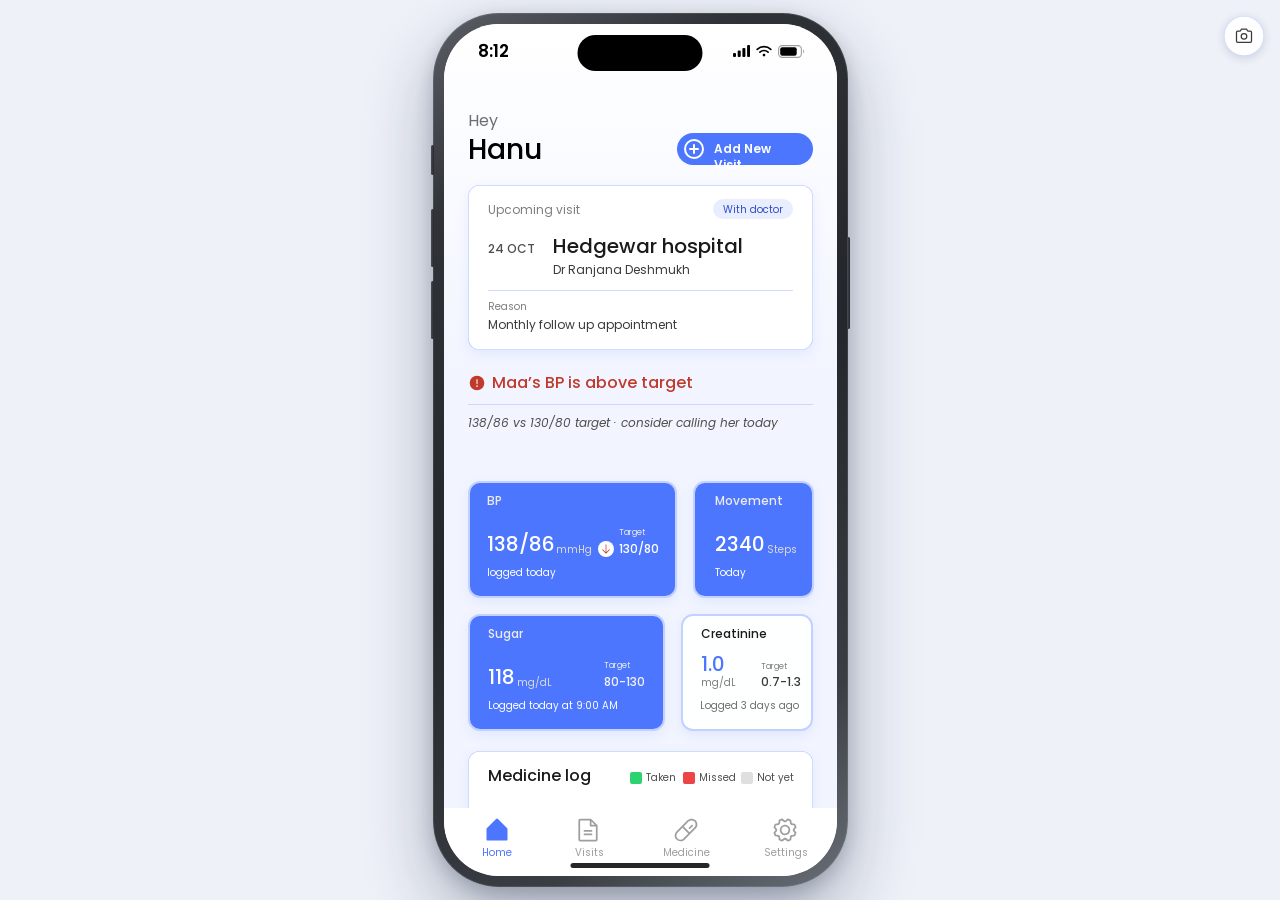
==== commit 2d00c9e4: "Version the snap.js URL so browsers drop the cached copy GitHub Pages serves with max-age=600, and a" ====
--- a/index.html
+++ b/index.html
@@ -218,6 +218,6 @@
 <script src="app.js"></script>
 <script src="home.js"></script>
 <!-- Screenshot button: a presenter tool, not part of the design. -->
-<script src="snap.js" defer></script>
+<script src="snap.js?v=2" defer></script>
 </body>
 </html>
